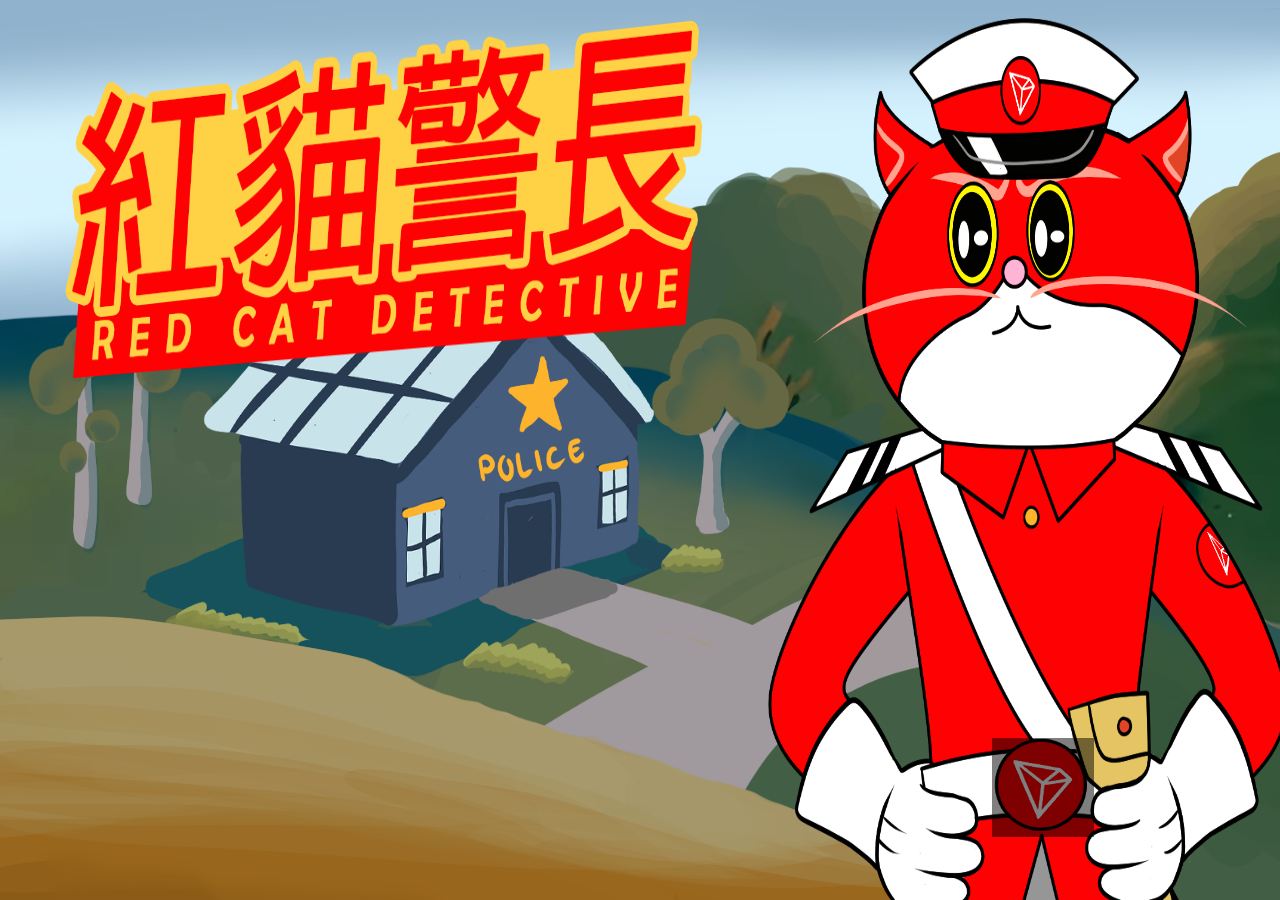
==== index.html @ 4747920d "first commit" ====
<!DOCTYPE html>
<html lang="en">

<head>
    <meta charset="UTF-8">
    <meta name="viewport" content="width=device-width, initial-scale=1.0">
    <title>Red Cat Detective</title>

    <link rel="stylesheet" href="all-assets/allstyle.css">
</head>

<body>
    <iframe id="framescreen" class="framescreen" src="halaman1/index.html" frameborder="0"></iframe>
</body>
<script src="all-assets/mainscript.js"></script>
</html>
---- all-assets/allstyle.css ----
* {
    cursor: url(CURSOR.png) 30 30, crosshair;
    overflow-x: hidden;
    overflow-y: hidden;
}

body {
    width: 100vw;
    height: 100vh;
    margin: 0;
    padding: 0;
    background-color: black;
}

.framescreen {
    position: absolute;
    background-repeat: no-repeat;
    background-position: center;
    background-size: 100% 100%;
    width: 100%;
    height: 100%;
    z-index: 1;
}

@media (max-width: 700px) {
    .framescreen {
        position: sticky;
        width: 1900px;
    }

    * {
        overflow-x: scroll;
        overflow-y: hidden;
    }
}
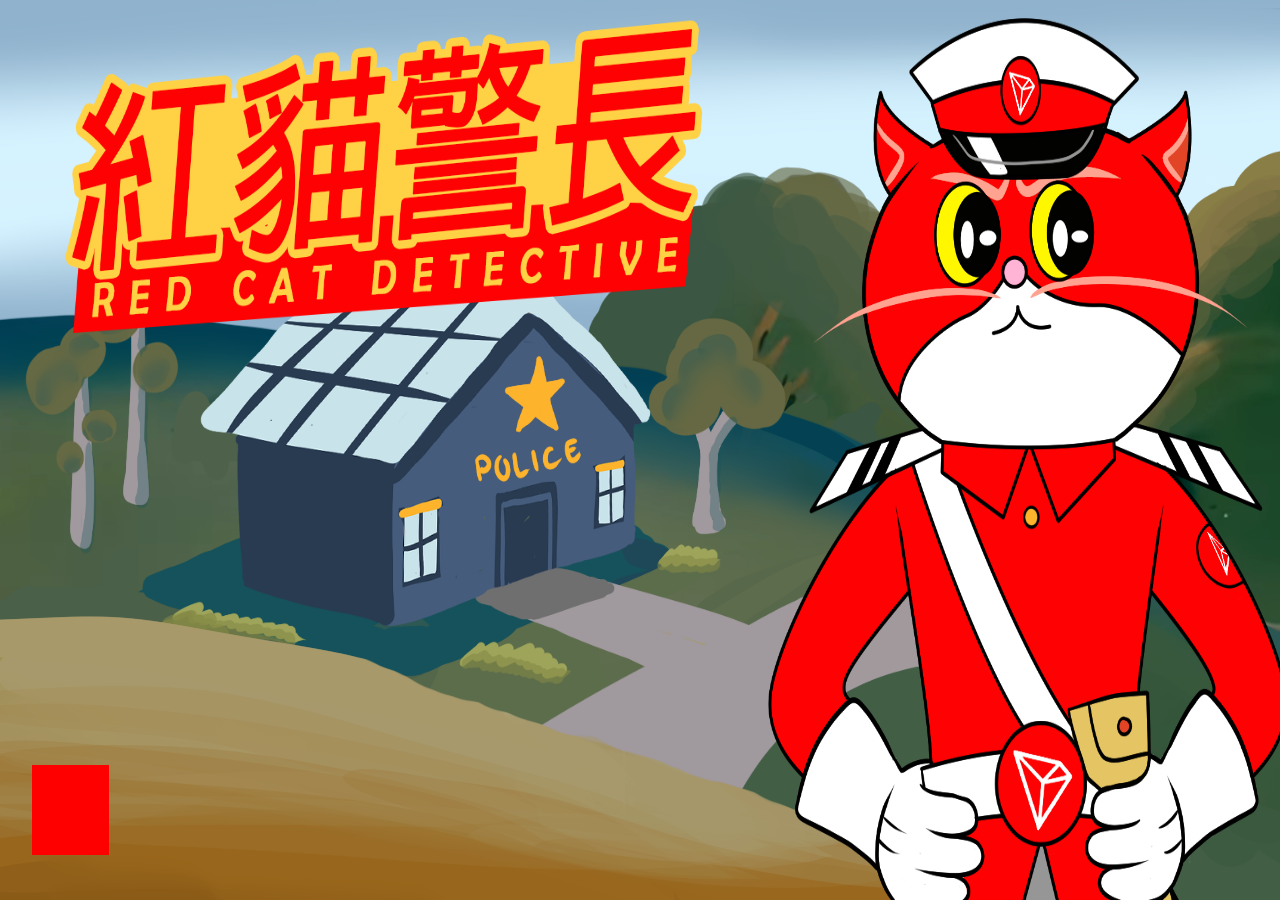
==== commit 032e12fc: "audio and motor rotation update" ====
--- a/index.html
+++ b/index.html
@@ -6,11 +6,13 @@
     <meta name="viewport" content="width=device-width, initial-scale=1.0">
     <title>Red Cat Detective</title>
 
+    <link rel="icon" href="all-assets/CURSOR.png" type="image/x-icon">
     <link rel="stylesheet" href="all-assets/allstyle.css">
 </head>
 
 <body>
     <iframe id="framescreen" class="framescreen" src="halaman1/index.html" frameborder="0"></iframe>
+    <div class="musichandler" onclick="handleMusic()" id="musichandler"></div>
 </body>
 <script src="all-assets/mainscript.js"></script>
 </html>--- a/all-assets/allstyle.css
+++ b/all-assets/allstyle.css
@@ -22,10 +22,31 @@
     z-index: 1;
 }
 
+.musichandler {
+    position: fixed;
+    top: 85%;
+    left: 2.5%;
+    background-repeat: no-repeat;
+    background-position: center;
+    background-size: 100% 100%;
+    /* background-image: url(play.png); */
+    width: 6%;
+    height: 10%;
+    z-index: 2;
+    background-color: red;
+}
+
 @media (max-width: 700px) {
     .framescreen {
         position: sticky;
         width: 1900px;
+    }
+
+    .musichandler {
+        top: 85%;
+        left: 2.5%;
+        width: 20%;
+        height: 10%;
     }
 
     * {
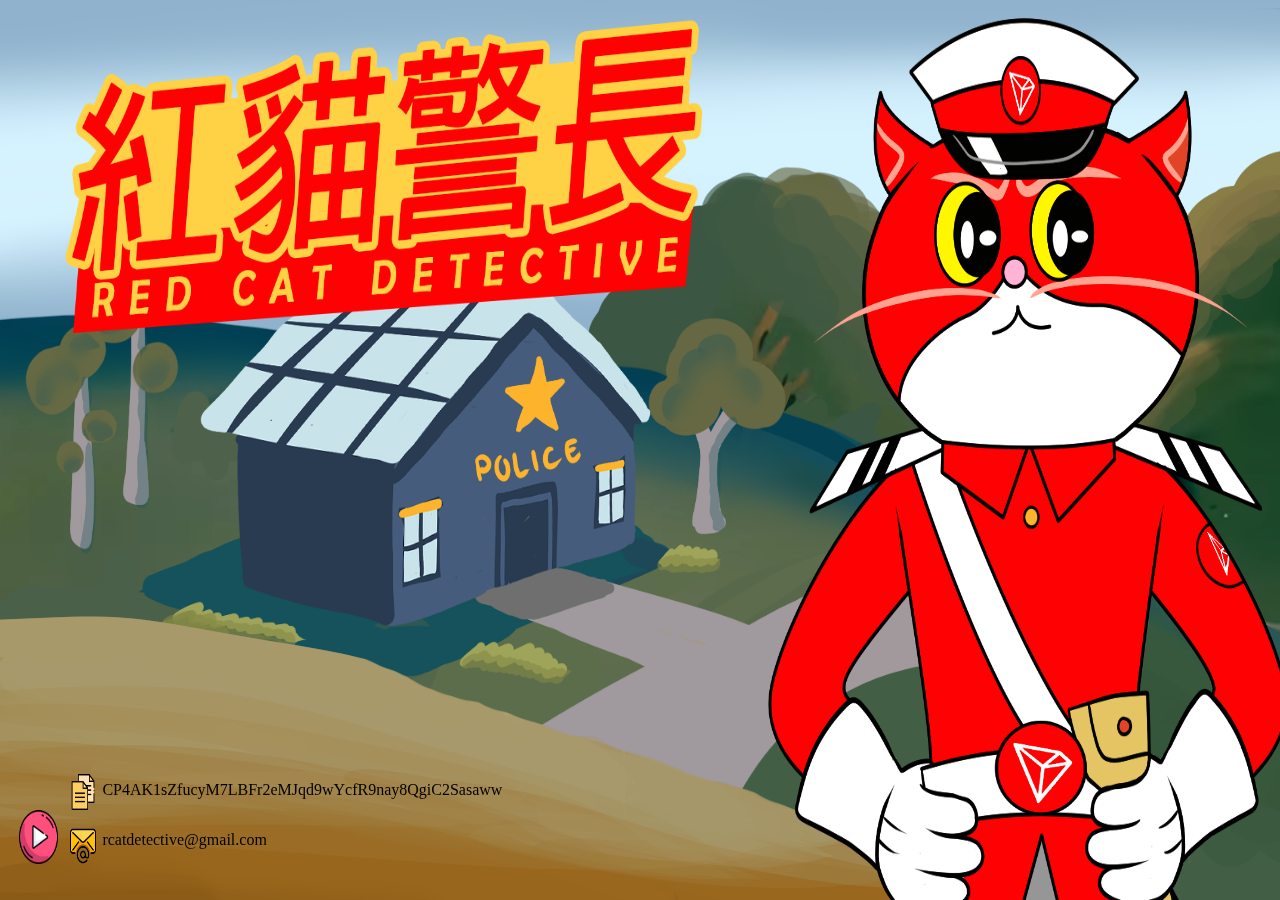
==== commit c699f806: "CA update" ====
--- a/index.html
+++ b/index.html
@@ -13,6 +13,15 @@
 <body>
     <iframe id="framescreen" class="framescreen" src="halaman1/index.html" frameborder="0"></iframe>
     <div class="musichandler" onclick="handleMusic()" id="musichandler"></div>
+    <img class="CAImageText" src="all-assets/copy.png" alt="">
+    <div class="Text" onclick="copyText()">
+        <p>CP4AK1sZfucyM7LBFr2eMJqd9wYcfR9nay8QgiC2Sasaww</p>
+    </div>
+    <img class="CAImageEmail" src="all-assets/mail.png" alt="">
+    <div class="Email" onclick="copyEmail()">
+        <p>rcatdetective@gmail.com</p>
+    </div>
 </body>
 <script src="all-assets/mainscript.js"></script>
+
 </html>--- a/all-assets/allstyle.css
+++ b/all-assets/allstyle.css
@@ -1,56 +1,132 @@
 * {
-    cursor: url(CURSOR.png) 30 30, crosshair;
-    overflow-x: hidden;
-    overflow-y: hidden;
+  cursor: url(CURSOR.png) 30 30, crosshair;
+  overflow-x: hidden;
+  overflow-y: hidden;
 }
 
 body {
-    width: 100vw;
-    height: 100vh;
-    margin: 0;
-    padding: 0;
-    background-color: black;
+  width: 100vw;
+  height: 100vh;
+  margin: 0;
+  padding: 0;
+  background-color: black;
 }
 
 .framescreen {
-    position: absolute;
-    background-repeat: no-repeat;
-    background-position: center;
-    background-size: 100% 100%;
-    width: 100%;
-    height: 100%;
-    z-index: 1;
+  position: absolute;
+  background-repeat: no-repeat;
+  background-position: center;
+  background-size: 100% 100%;
+  width: 100%;
+  height: 100%;
+  z-index: 1;
 }
 
 .musichandler {
-    position: fixed;
-    top: 85%;
-    left: 2.5%;
-    background-repeat: no-repeat;
-    background-position: center;
-    background-size: 100% 100%;
-    /* background-image: url(play.png); */
-    width: 6%;
-    height: 10%;
-    z-index: 2;
-    background-color: red;
+  position: fixed;
+  top: 90%;
+  left: 1.5%;
+  background-repeat: no-repeat;
+  background-position: center;
+  background-size: 100% 100%;
+  background-image: url(play.png);
+  width: 3%;
+  height: 6%;
+  z-index: 2;
+  /* background-color: red; */
+}
+
+.musichandler:hover {
+  cursor: url(CURSORHOVER.png) 30 30, crosshair;
+}
+
+.Text {
+  position: fixed;
+  top: 85%;
+  left: 8%;
+  width: 100%;
+  height: 12%;
+  z-index: 2;
+}
+
+.Email {
+  position: fixed;
+  top: 90.5%;
+  left: 8%;
+  width: 100%;
+  height: 12%;
+  z-index: 2;
+}
+
+.CAImageText {
+  position: fixed;
+  top: 86%;
+  left: 5.5%;
+  width: 2%;
+  height: 4%;
+  z-index: 2;
+}
+
+.CAImageEmail {
+  position: fixed;
+  top: 92%;
+  left: 5.5%;
+  width: 2%;
+  height: 4%;
+  z-index: 2;
 }
 
 @media (max-width: 700px) {
-    .framescreen {
-        position: sticky;
-        width: 1900px;
-    }
+  .framescreen {
+    position: sticky;
+    width: 1900px;
+  }
 
-    .musichandler {
-        top: 85%;
-        left: 2.5%;
-        width: 20%;
-        height: 10%;
-    }
+  .musichandler {
+    top: 94%;
+    left: 2.5%;
+    width: 10%;
+    height: 5%;
+  }
 
-    * {
-        overflow-x: scroll;
-        overflow-y: hidden;
-    }
-}+  .Text {
+    position: fixed;
+    top: 91%;
+    left: 21%;
+    width: 100%;
+    height: 12%;
+    z-index: 2;
+  }
+
+  .Email {
+    position: fixed;
+    top: 95%;
+    left: 21%;
+    width: 100%;
+    height: 12%;
+    z-index: 2;
+  }
+
+  .CAImageText {
+    position: fixed;
+    top: 92%;
+    left: 15%;
+    width: 5%;
+    height: 3%;
+    z-index: 2;
+  }
+
+  .CAImageEmail {
+    position: fixed;
+    top: 96%;
+    left: 15%;
+    width: 5%;
+    height: 3%;
+    z-index: 2;
+  }
+
+  * {
+    overflow-x: scroll;
+    overflow-y: hidden;
+  }
+}
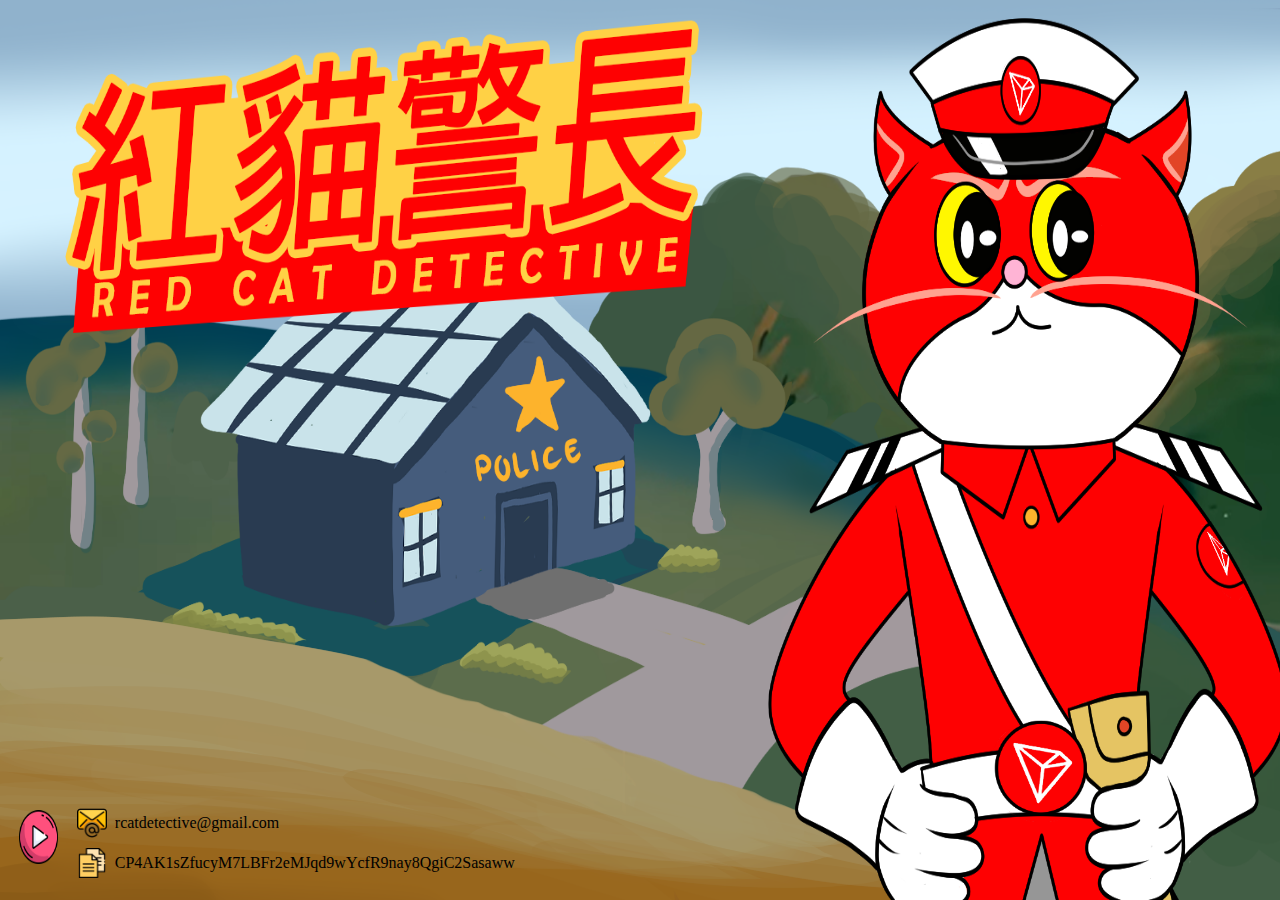
==== commit d1c0ad4f: "Memperbaiki copy email dan copy text" ====
--- a/index.html
+++ b/index.html
@@ -13,14 +13,6 @@
 <body>
     <iframe id="framescreen" class="framescreen" src="halaman1/index.html" frameborder="0"></iframe>
     <div class="musichandler" onclick="handleMusic()" id="musichandler"></div>
-    <img class="CAImageText" src="all-assets/copy.png" alt="">
-    <div class="Text" onclick="copyText()">
-        <p>CP4AK1sZfucyM7LBFr2eMJqd9wYcfR9nay8QgiC2Sasaww</p>
-    </div>
-    <img class="CAImageEmail" src="all-assets/mail.png" alt="">
-    <div class="Email" onclick="copyEmail()">
-        <p>rcatdetective@gmail.com</p>
-    </div>
 </body>
 <script src="all-assets/mainscript.js"></script>
 
--- a/all-assets/allstyle.css
+++ b/all-assets/allstyle.css
@@ -38,42 +38,6 @@
 
 .musichandler:hover {
   cursor: url(CURSORHOVER.png) 30 30, crosshair;
-}
-
-.Text {
-  position: fixed;
-  top: 85%;
-  left: 8%;
-  width: 100%;
-  height: 12%;
-  z-index: 2;
-}
-
-.Email {
-  position: fixed;
-  top: 90.5%;
-  left: 8%;
-  width: 100%;
-  height: 12%;
-  z-index: 2;
-}
-
-.CAImageText {
-  position: fixed;
-  top: 86%;
-  left: 5.5%;
-  width: 2%;
-  height: 4%;
-  z-index: 2;
-}
-
-.CAImageEmail {
-  position: fixed;
-  top: 92%;
-  left: 5.5%;
-  width: 2%;
-  height: 4%;
-  z-index: 2;
 }
 
 @media (max-width: 700px) {
